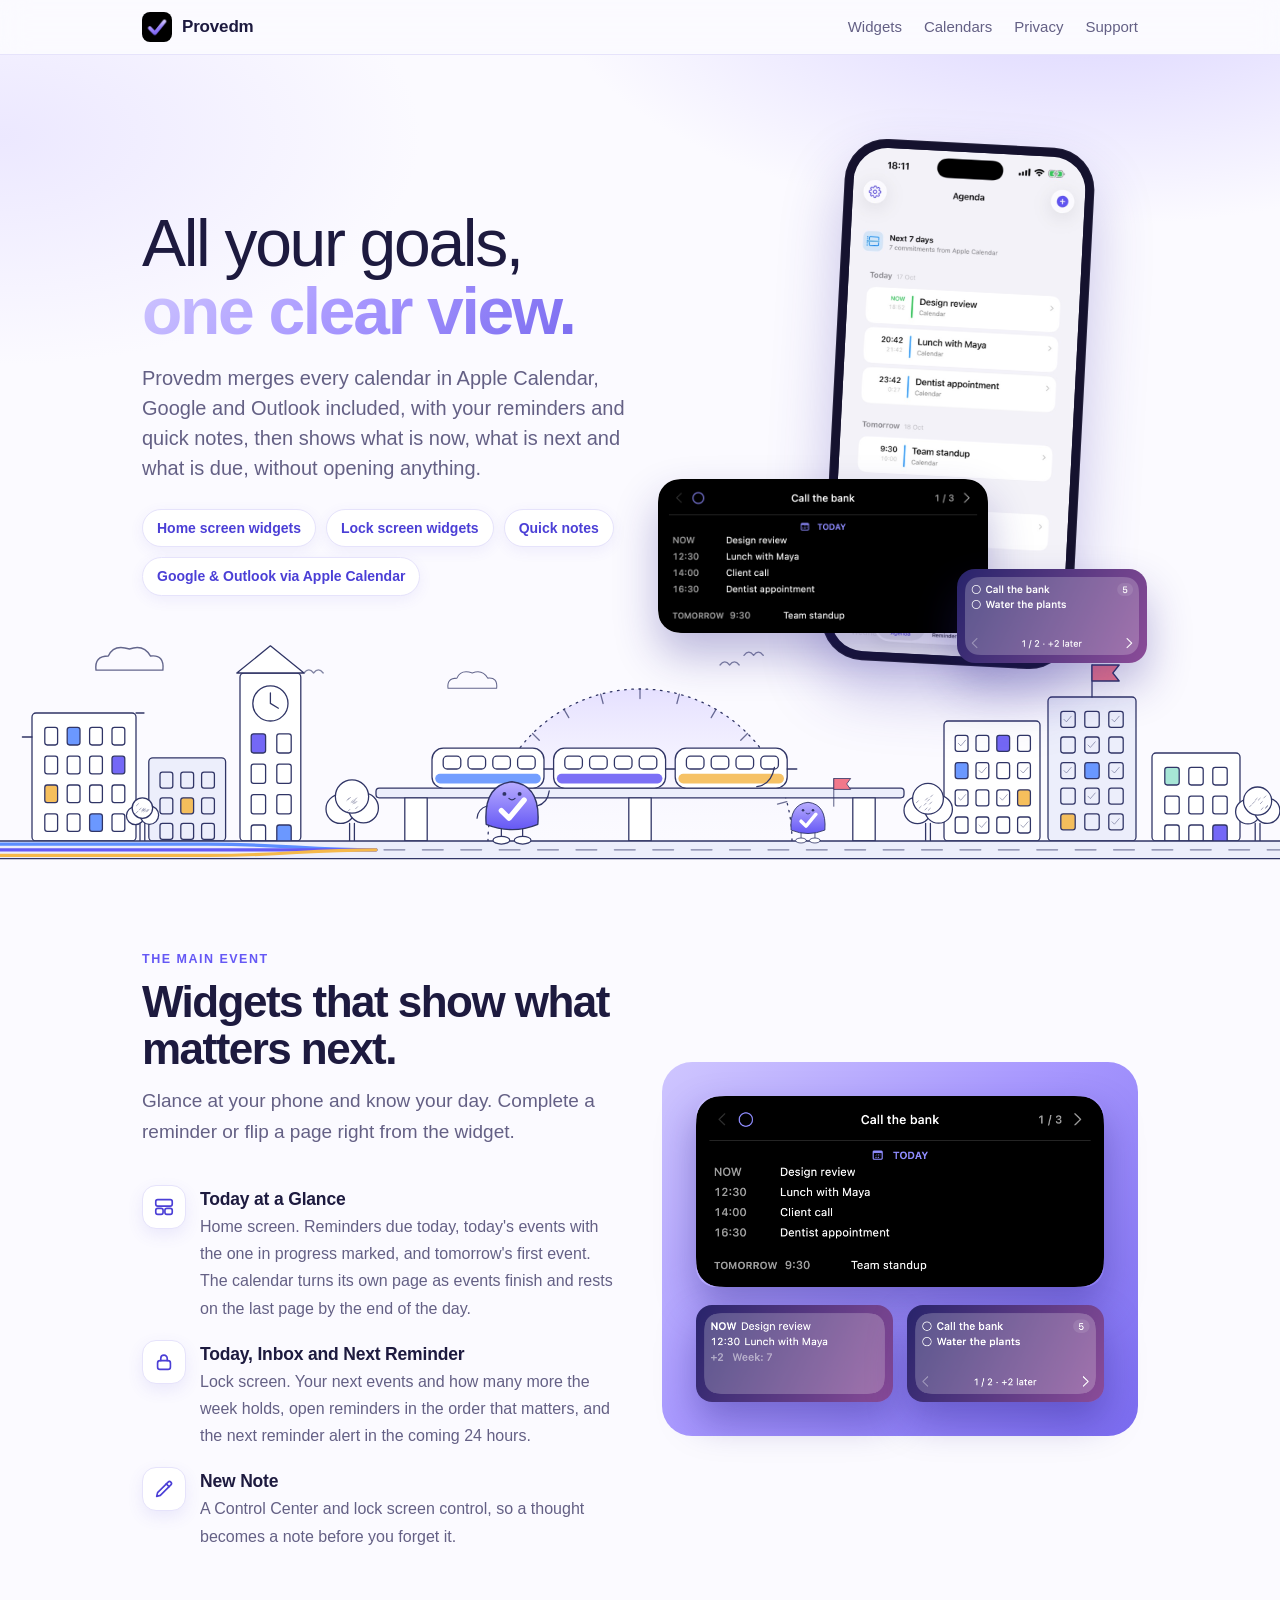
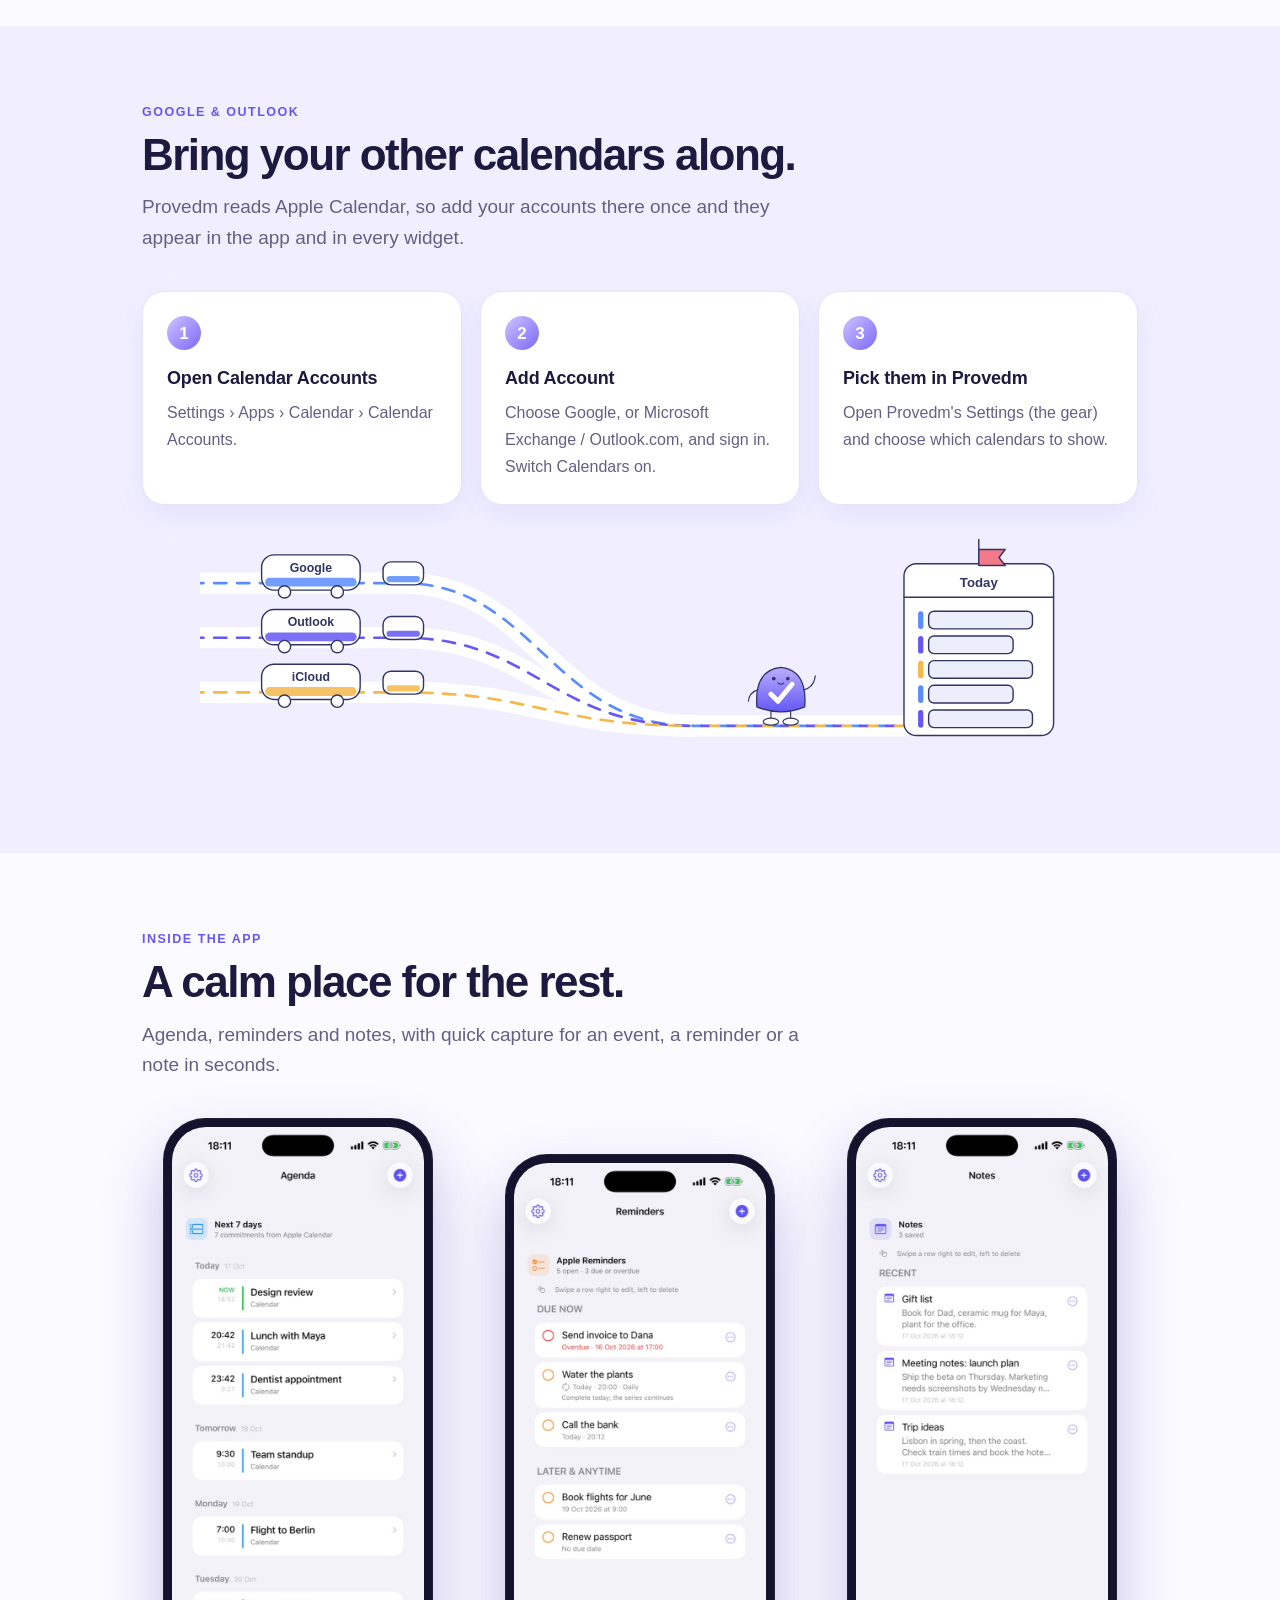
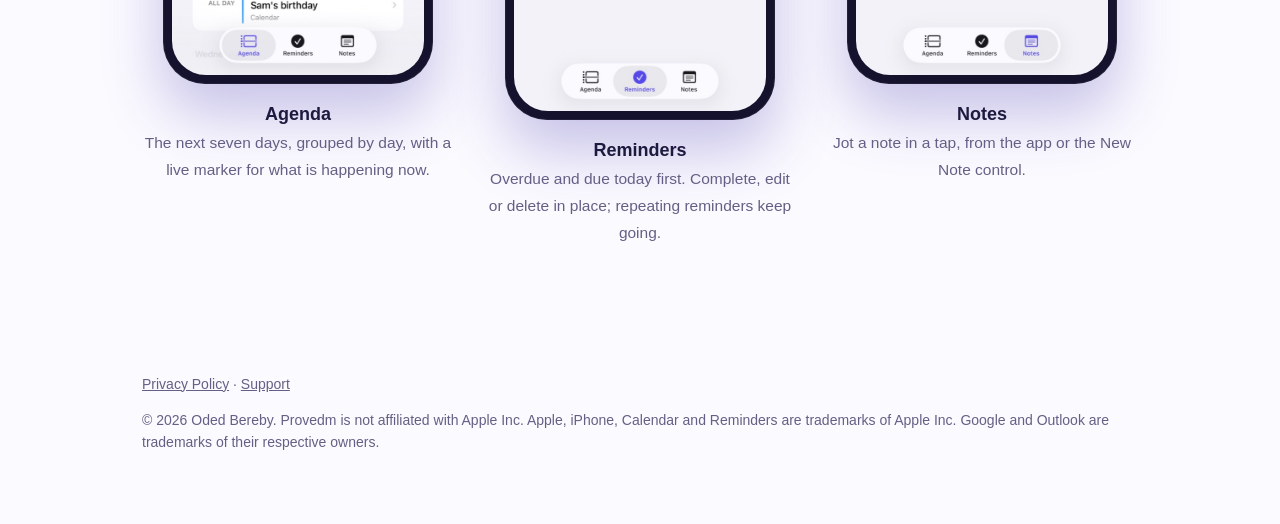
==== index.html @ 0a3c97bd "Site: remove the Next Reminder pill from the widgets panel Co-Authored-By: Claude Sonnet 5.5 <norepl" ====
<!doctype html>
<html lang="en">
<head>
<meta charset="utf-8">
<meta name="viewport" content="width=device-width, initial-scale=1">
<title>Provedm</title>
<meta name="description" content="Provedm merges every calendar in Apple Calendar, including Google and Outlook, with your reminders and notes, and puts it on goal-minded home and lock screen widgets.">
<meta name="theme-color" content="#fbfaff">
<link rel="icon" href="assets/favicon.png">
<link rel="apple-touch-icon" href="assets/apple-touch-icon.png">
<link rel="stylesheet" href="style.css">
</head>
<body>
<header class="bar"><div class="bar-inner">
<a class="brand" href="index.html"><img src="assets/favicon.png" alt="">Provedm</a>
<a class="link" href="#widgets">Widgets</a><a class="link" href="#calendars">Calendars</a><a class="link" href="privacy.html">Privacy</a><a class="link" href="support.html">Support</a>
</div></header>

<div class="hero">
  <img class="skyline" src="assets/skyline.svg" alt="" aria-hidden="true">
  <div class="wrap hero-grid">
    <div>
      <h1 class="big">All your goals,<br><span>one clear view.</span></h1>
      <p class="lead">Provedm merges every calendar in Apple Calendar, Google and Outlook included, with your reminders and quick notes, then shows what is now, what is next and what is due, without opening anything.</p>
      <div class="pills"><span class="pill">Home screen widgets</span><span class="pill">Lock screen widgets</span><span class="pill">Quick notes</span><span class="pill">Google &amp; Outlook via Apple Calendar</span></div>
    </div>
    <div class="stage">
      <div class="phone"><img src="assets/agenda.jpg" alt="The Provedm agenda: the next seven days from all your calendars"></div>
      <img class="float home" src="assets/widget-home.png" alt="The Today at a Glance home screen widget">
      <img class="float lock" src="assets/widget-inbox.png" alt="The Inbox lock screen widget">
    </div>
  </div>
</div>

<section id="widgets">
  <div class="wrap split">
    <div>
      <p class="eyebrow">The main event</p>
      <h2 class="sec">Widgets that show what matters next.</h2>
      <p class="sec-lead">Glance at your phone and know your day. Complete a reminder or flip a page right from the widget.</p>
      <ul class="feats">
        <li><div class="dot"><svg viewBox="0 0 24 24" width="22" height="22" fill="none" stroke="currentColor" stroke-width="1.8" stroke-linecap="round" stroke-linejoin="round" aria-hidden="true"><rect x="3" y="4" width="18" height="7" rx="2.2"/><rect x="3" y="13.5" width="8" height="6.5" rx="2.2"/><rect x="13" y="13.5" width="8" height="6.5" rx="2.2"/></svg></div><div><b>Today at a Glance</b><span>Home screen. Reminders due today, today's events with the one in progress marked, and tomorrow's first event. The calendar turns its own page as events finish and rests on the last page by the end of the day.</span></div></li>
        <li><div class="dot"><svg viewBox="0 0 24 24" width="22" height="22" fill="none" stroke="currentColor" stroke-width="1.8" stroke-linecap="round" stroke-linejoin="round" aria-hidden="true"><rect x="5" y="10.5" width="14" height="9.5" rx="2.6"/><path d="M8.5 10.5V8a3.5 3.5 0 0 1 7 0v2.5"/></svg></div><div><b>Today, Inbox and Next Reminder</b><span>Lock screen. Your next events and how many more the week holds, open reminders in the order that matters, and the next reminder alert in the coming 24 hours.</span></div></li>
        <li><div class="dot"><svg viewBox="0 0 24 24" width="22" height="22" fill="none" stroke="currentColor" stroke-width="1.8" stroke-linecap="round" stroke-linejoin="round" aria-hidden="true"><path d="M4 20l1-4L16.5 4.5a2.1 2.1 0 0 1 3 3L8 19z"/><path d="M14.5 6.5l3 3"/></svg></div><div><b>New Note</b><span>A Control Center and lock screen control, so a thought becomes a note before you forget it.</span></div></li>
      </ul>
    </div>
    <div class="panel">
      <img class="home" src="assets/widget-home.png" alt="Today at a Glance home screen widget">
      <div class="row">
        <img src="assets/widget-today.png" alt="Today lock screen widget">
        <img src="assets/widget-inbox.png" alt="Inbox lock screen widget">
      </div>
    </div>
  </div>
</section>

<section id="calendars" class="alt">
  <div class="wrap">
    <p class="eyebrow">Google &amp; Outlook</p>
    <h2 class="sec">Bring your other calendars along.</h2>
    <p class="sec-lead">Provedm reads Apple Calendar, so add your accounts there once and they appear in the app and in every widget.</p>
    <div class="steps">
      <div class="step"><b>Open Calendar Accounts</b><span>Settings &rsaquo; Apps &rsaquo; Calendar &rsaquo; Calendar Accounts.</span></div>
      <div class="step"><b>Add Account</b><span>Choose Google, or Microsoft Exchange / Outlook.com, and sign in. Switch Calendars on.</span></div>
      <div class="step"><b>Pick them in Provedm</b><span>Open Provedm's Settings (the gear) and choose which calendars to show.</span></div>
    </div>
    <img class="merge-art" src="assets/merge.svg" alt="Illustration: Google, Outlook and iCloud calendars travel along separate lanes and merge into one lane that ends at a single Today agenda">
  </div>
</section>

<section>
  <div class="wrap">
    <p class="eyebrow">Inside the app</p>
    <h2 class="sec">A calm place for the rest.</h2>
    <p class="sec-lead">Agenda, reminders and notes, with quick capture for an event, a reminder or a note in seconds.</p>
    <div class="shots">
      <figure><div class="phone"><img src="assets/agenda.jpg" alt="Agenda"></div><figcaption><b>Agenda</b><span>The next seven days, grouped by day, with a live marker for what is happening now.</span></figcaption></figure>
      <figure><div class="phone"><img src="assets/reminders.jpg" alt="Reminders"></div><figcaption><b>Reminders</b><span>Overdue and due today first. Complete, edit or delete in place; repeating reminders keep going.</span></figcaption></figure>
      <figure><div class="phone"><img src="assets/notes.jpg" alt="Notes"></div><figcaption><b>Notes</b><span>Jot a note in a tap, from the app or the New Note control.</span></figcaption></figure>
    </div>
  </div>
</section>

<footer>
  <p><a href="privacy.html">Privacy Policy</a> &middot; <a href="support.html">Support</a></p>
  <p>&copy; 2026 Oded Bereby. Provedm is not affiliated with Apple Inc. Apple, iPhone, Calendar and Reminders are trademarks of Apple Inc. Google and Outlook are trademarks of their respective owners.</p>
</footer>
</body>
</html>
---- style.css ----
:root {
  --ink: #1d1a3f;
  --muted: #646085;
  --accent: #6558f5;
  --accent-deep: #4b3fd6;
  --tint: #f1efff;
  --card: #ffffff;
  --line: #e6e3fb;
  --bg: #fbfaff;
  --glow: linear-gradient(135deg, #cfc6ff 0%, #a999ff 45%, #7b6cf0 100%);
}
* { box-sizing: border-box; }
html { scroll-behavior: smooth; }
body {
  margin: 0; color: var(--ink); background: var(--bg);
  font: 17px/1.6 -apple-system, BlinkMacSystemFont, "SF Pro Text", "Inter", "Helvetica Neue", Arial, sans-serif;
  -webkit-font-smoothing: antialiased;
}
a { color: var(--accent-deep); }
img { max-width: 100%; display: block; }

/* Header */
.bar { position: sticky; top: 0; z-index: 10; backdrop-filter: saturate(180%) blur(14px); background: rgba(251, 250, 255, .82); border-bottom: 1px solid var(--line); }
.bar-inner { max-width: 1040px; margin: 0 auto; padding: 12px 22px; display: flex; align-items: center; gap: 22px; }
.brand { display: flex; align-items: center; gap: 10px; font-weight: 700; letter-spacing: -.01em; color: var(--ink); text-decoration: none; margin-right: auto; }
.brand img { width: 30px; height: 30px; border-radius: 8px; }
.bar a.link { color: var(--muted); text-decoration: none; font-size: 15px; font-weight: 500; }
.bar a.link:hover, .bar a.link[aria-current] { color: var(--ink); }

/* Legal and support pages */
main.doc { max-width: 720px; margin: 0 auto; padding: 44px 22px 72px; }
main.doc h1 { font-size: 38px; line-height: 1.12; letter-spacing: -.03em; margin: 0 0 8px; }
main.doc h2 { font-size: 23px; letter-spacing: -.02em; margin: 40px 0 8px; }
main.doc h3 { font-size: 17px; margin: 26px 0 4px; }
main.doc p, main.doc li { margin: 0 0 12px; } main.doc ul { padding-left: 22px; }
.muted { color: var(--muted); font-size: 15px; }
.card { background: var(--card); border: 1px solid var(--line); border-radius: 18px; padding: 18px 20px; margin: 22px 0; box-shadow: 0 8px 28px rgba(90, 76, 220, .07); }
table { width: 100%; border-collapse: collapse; font-size: 15px; margin: 12px 0 22px; background: var(--card); border-radius: 14px; overflow: hidden; }
th, td { text-align: left; padding: 11px 12px; border-bottom: 1px solid var(--line); vertical-align: top; }
th { color: var(--muted); font-weight: 600; background: var(--tint); }

/* Landing page */
.wrap { max-width: 1040px; margin: 0 auto; padding: 0 22px; }
.hero { position: relative; overflow: hidden; background:
  radial-gradient(900px 420px at 85% -10%, #d9d2ff 0%, transparent 60%),
  radial-gradient(700px 380px at 0% 10%, #ece8ff 0%, transparent 60%), var(--bg); }
.hero > .skyline { max-width: none; position: absolute; left: 50%; bottom: 0; width: max(100%, 1280px); transform: translateX(-50%); pointer-events: none; z-index: 0; }
.hero-grid { position: relative; z-index: 1; display: grid; grid-template-columns: 1.05fr .95fr; gap: 24px; align-items: center; padding: 88px 22px 210px; }
.hero .icon { width: 84px; height: 84px; border-radius: 22px; box-shadow: 0 16px 36px rgba(101, 88, 245, .35); margin-bottom: 26px; }
h1.big { font: 400 clamp(40px, 6vw, 66px)/1.02 ui-rounded, "SF Pro Rounded", -apple-system, BlinkMacSystemFont, "Helvetica Neue", sans-serif; letter-spacing: -.035em; margin: 0 0 18px; }
h1.big span { font-weight: 800; background: var(--glow); -webkit-background-clip: text; background-clip: text; color: transparent; }
.lead { font-size: 20px; line-height: 1.5; color: var(--muted); max-width: 30em; margin: 0 0 26px; }
.pills { display: flex; flex-wrap: wrap; gap: 10px; }
.pill { background: #fff; border: 1px solid var(--line); border-radius: 999px; padding: 7px 14px; font-size: 14px; font-weight: 600; color: var(--accent-deep); box-shadow: 0 4px 14px rgba(90, 76, 220, .08); }

.stage { position: relative; min-height: 520px; }
.phone { border-radius: 42px; padding: 9px; background: #15122e; box-shadow: 0 30px 60px rgba(60, 48, 170, .28), 0 0 0 1px rgba(255, 255, 255, .06) inset; }
.phone img { border-radius: 34px; width: 100%; }
.stage .phone { width: 250px; position: absolute; right: 12%; top: 0; transform: rotate(3deg); }
.float { position: absolute; border-radius: 22px; box-shadow: 0 22px 44px rgba(40, 30, 140, .3); }
.float.home { width: 330px; left: -4%; bottom: 30px; }
.float.lock { width: 190px; right: -2%; bottom: 0; border-radius: 18px; }

section { padding: 76px 0; }
section.alt { background: var(--tint); }
.eyebrow { text-transform: uppercase; letter-spacing: .12em; font-size: 12.5px; font-weight: 700; color: var(--accent); margin: 0 0 10px; }
h2.sec { font-size: clamp(30px, 4.4vw, 44px); line-height: 1.06; letter-spacing: -.035em; margin: 0 0 14px; }
.sec-lead { color: var(--muted); font-size: 19px; max-width: 36em; margin: 0 0 38px; }

.split { display: grid; grid-template-columns: 1fr 1fr; gap: 44px; align-items: center; }
.panel { background: var(--glow); border-radius: 30px; padding: 34px; display: grid; gap: 18px; justify-items: center; }
.panel img { border-radius: 20px; box-shadow: 0 18px 38px rgba(30, 20, 120, .35); }
.panel .row { display: grid; grid-template-columns: 1fr 1fr; gap: 14px; width: 100%; }
.panel .row img { border-radius: 16px; }
.panel .home { width: 100%; }

.feats { display: grid; gap: 18px; margin: 0; padding: 0; list-style: none; }
.feats li { display: grid; grid-template-columns: 44px 1fr; gap: 14px; margin: 0; }
.feats .dot { color: var(--accent-deep); width: 44px; height: 44px; border-radius: 14px; background: #fff; border: 1px solid var(--line); display: grid; place-items: center; box-shadow: 0 6px 16px rgba(90, 76, 220, .1); }
.feats b { display: block; font-size: 17.5px; letter-spacing: -.01em; }
.feats span { color: var(--muted); font-size: 16px; }

.steps { display: grid; grid-template-columns: repeat(3, 1fr); gap: 18px; counter-reset: s; }
.step { background: #fff; border: 1px solid var(--line); border-radius: 22px; padding: 24px; box-shadow: 0 10px 30px rgba(90, 76, 220, .08); }
.step::before { counter-increment: s; content: counter(s); display: grid; place-items: center; width: 34px; height: 34px; border-radius: 50%; background: var(--glow); color: #fff; font-weight: 700; margin-bottom: 14px; }
.step b { display: block; font-size: 18px; margin-bottom: 6px; letter-spacing: -.01em; }
.step span { color: var(--muted); font-size: 16px; }
.merge { display: flex; flex-wrap: wrap; gap: 10px; margin-top: 26px; align-items: center; color: var(--muted); font-weight: 600; font-size: 15px; }
.chip { display: inline-flex; align-items: center; gap: 8px; background: #fff; border: 1px solid var(--line); border-radius: 999px; padding: 7px 14px; color: var(--ink); }
.chip i { width: 9px; height: 9px; border-radius: 50%; display: inline-block; }

.shots { display: grid; grid-template-columns: repeat(3, 1fr); gap: 30px; align-items: start; }
.shots figure { margin: 0; text-align: center; }
.shots .phone { max-width: 270px; margin: 0 auto 16px; }
.shots figure:nth-child(2) { margin-top: 36px; }
.shots figcaption b { display: block; font-size: 18px; }
.shots figcaption span { color: var(--muted); font-size: 15.5px; }

footer { max-width: 1040px; margin: 0 auto; padding: 36px 22px 56px; color: var(--muted); font-size: 14px; }
footer a { color: var(--muted); }
main.doc footer { padding: 0; margin-top: 48px; max-width: none; }

@media (max-width: 860px) {
  .hero-grid, .split { grid-template-columns: 1fr; }
  .hero-grid { padding-top: 40px; padding-bottom: 48px; }
  .stage { min-height: 470px; max-width: 420px; margin: 8px auto 0; width: 100%; }
  .stage .phone { right: 8%; width: 220px; }
  .float.home { left: -2%; width: 280px; }
  .steps, .shots { grid-template-columns: 1fr; }
  .shots figure:nth-child(2) { margin-top: 0; }
  section { padding: 54px 0; }
}

.merge-art { width: 100%; max-width: 880px; margin: 34px auto 0; }
@media (max-width: 860px) { .hero-grid { padding-bottom: 150px; } .hero > .skyline { width: 1100px; } }
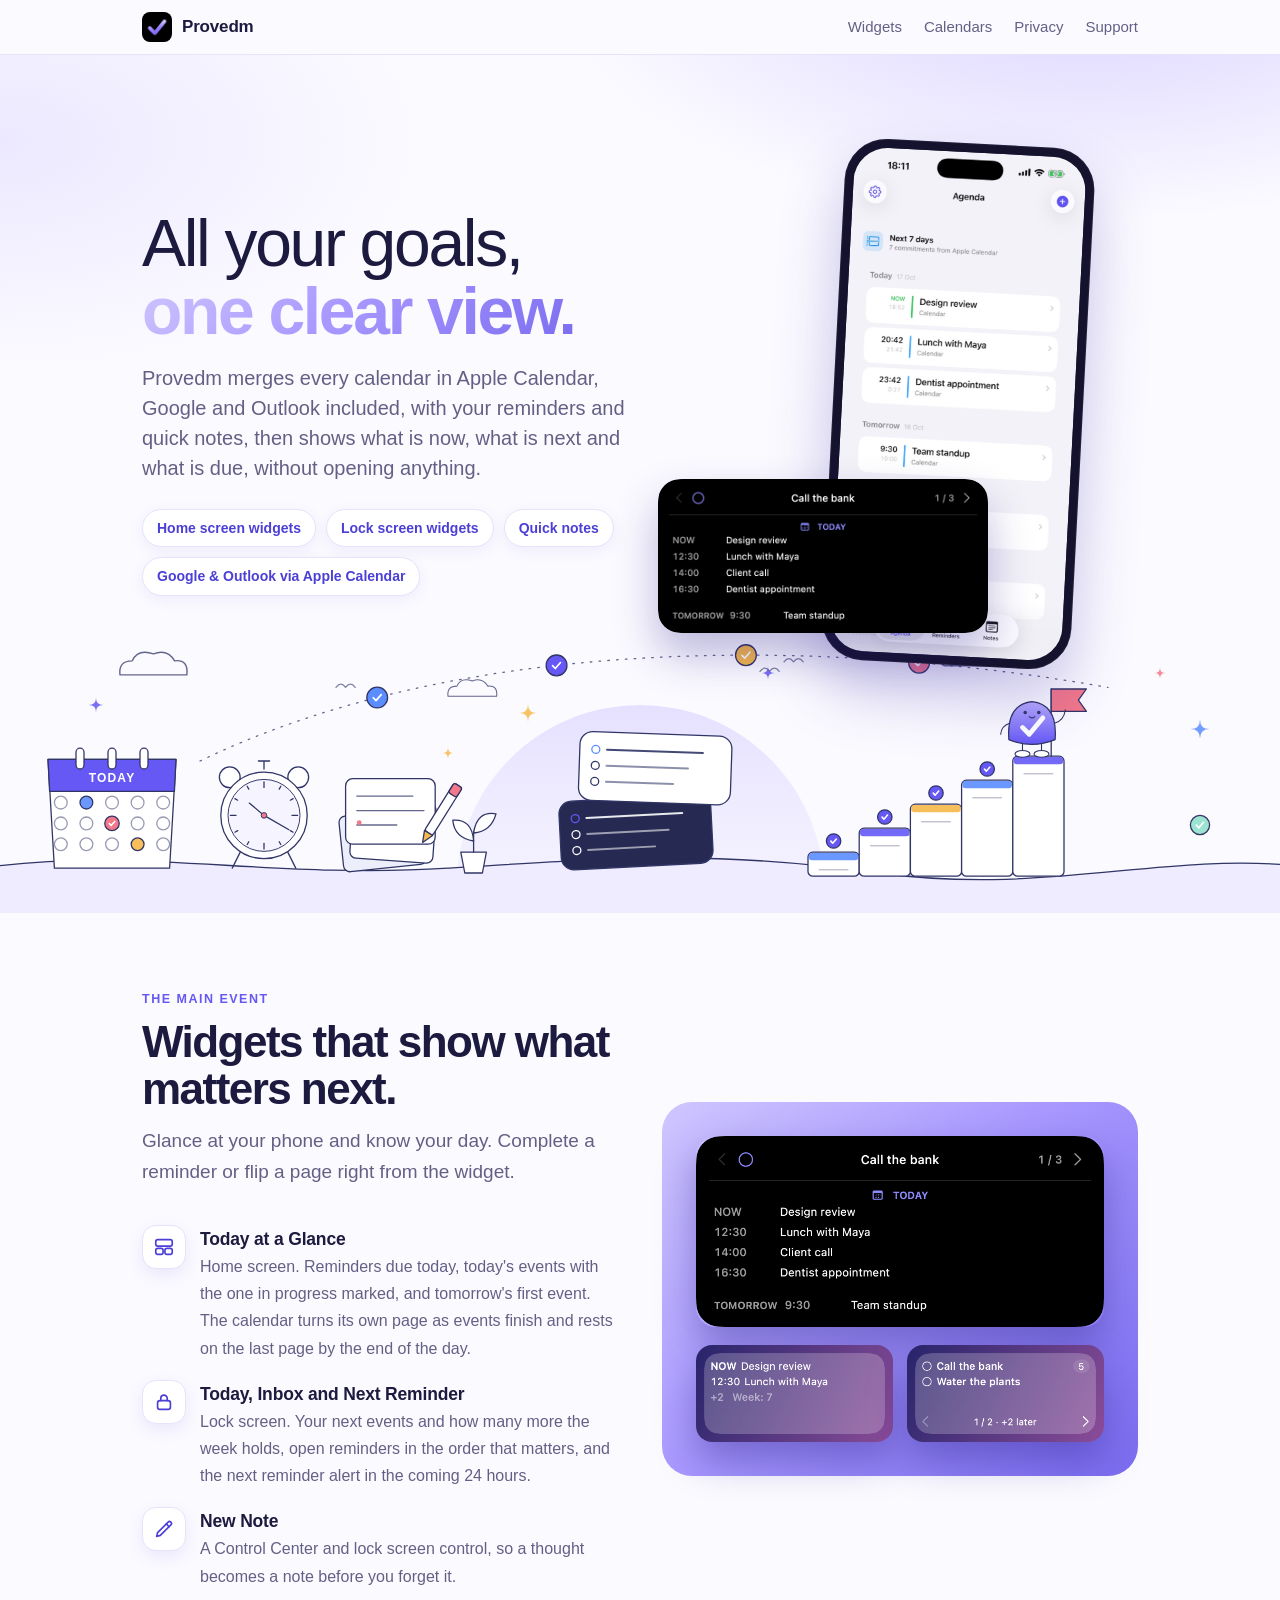
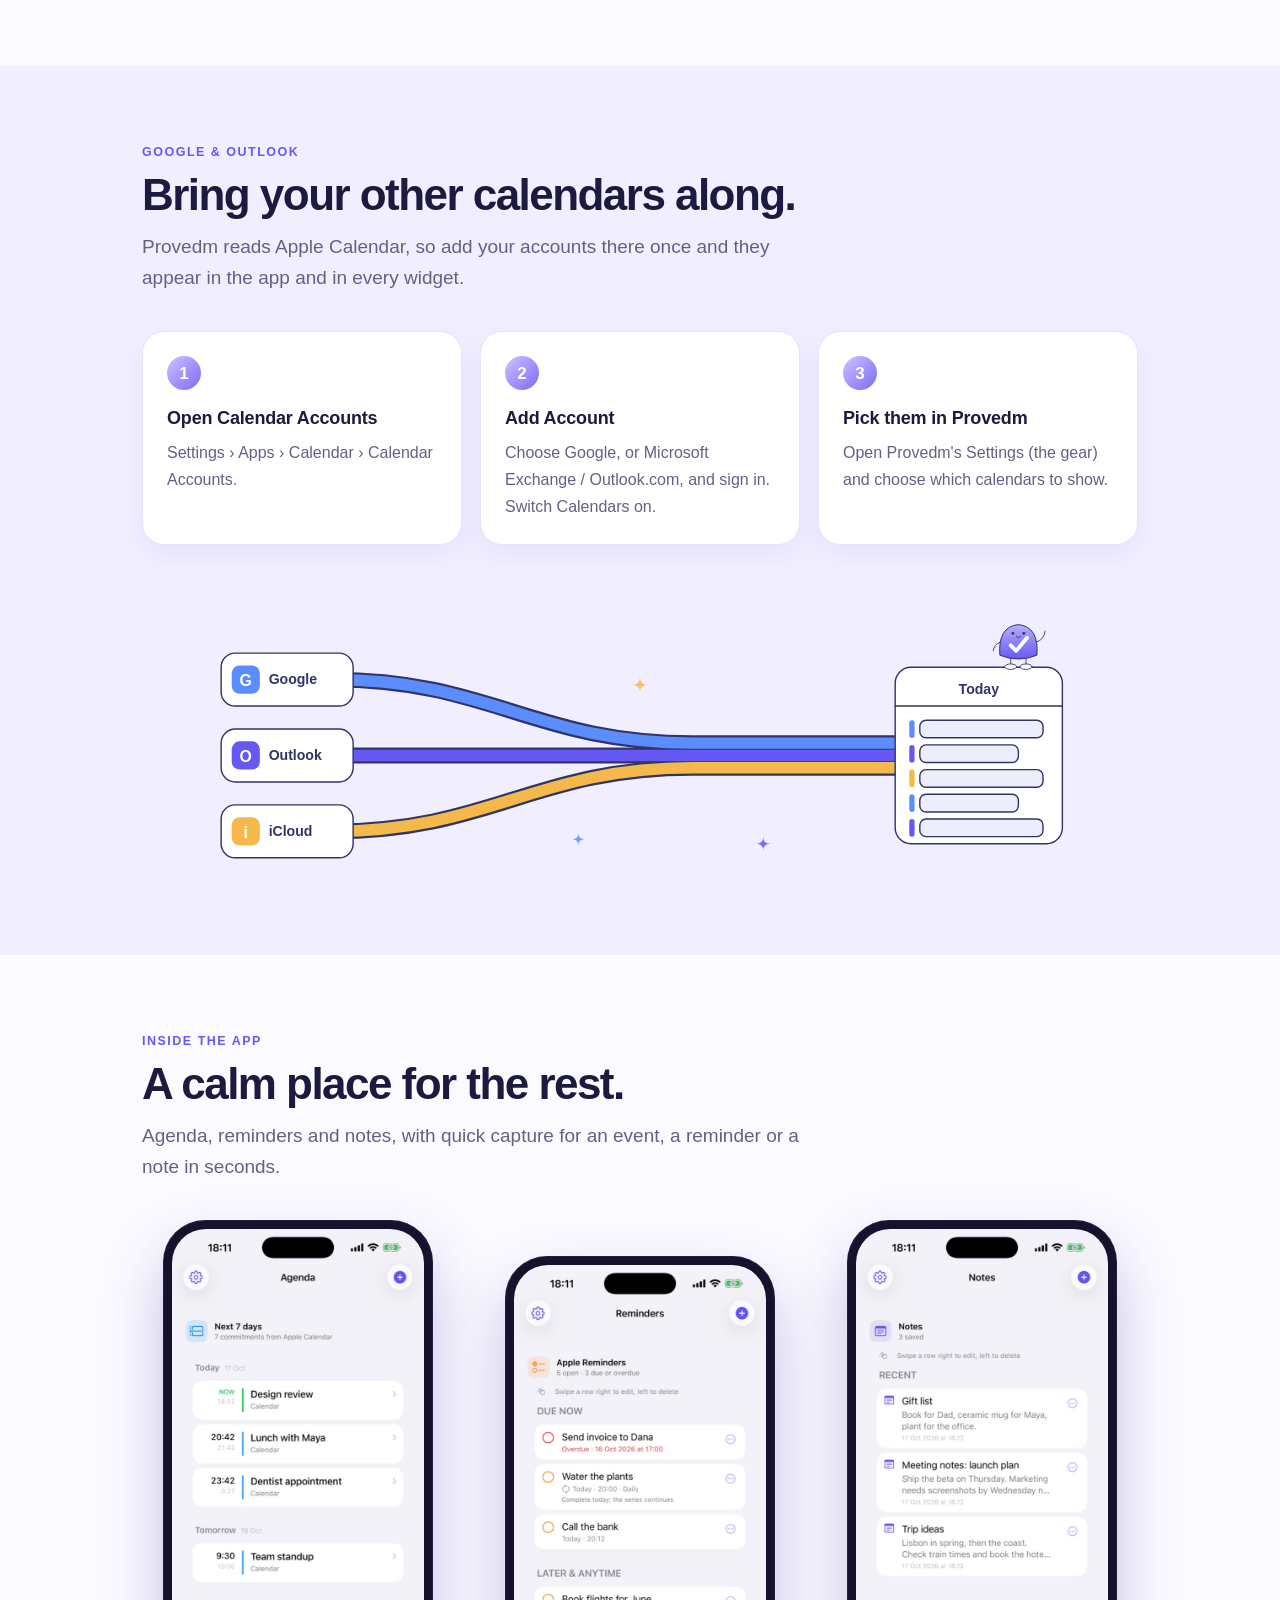
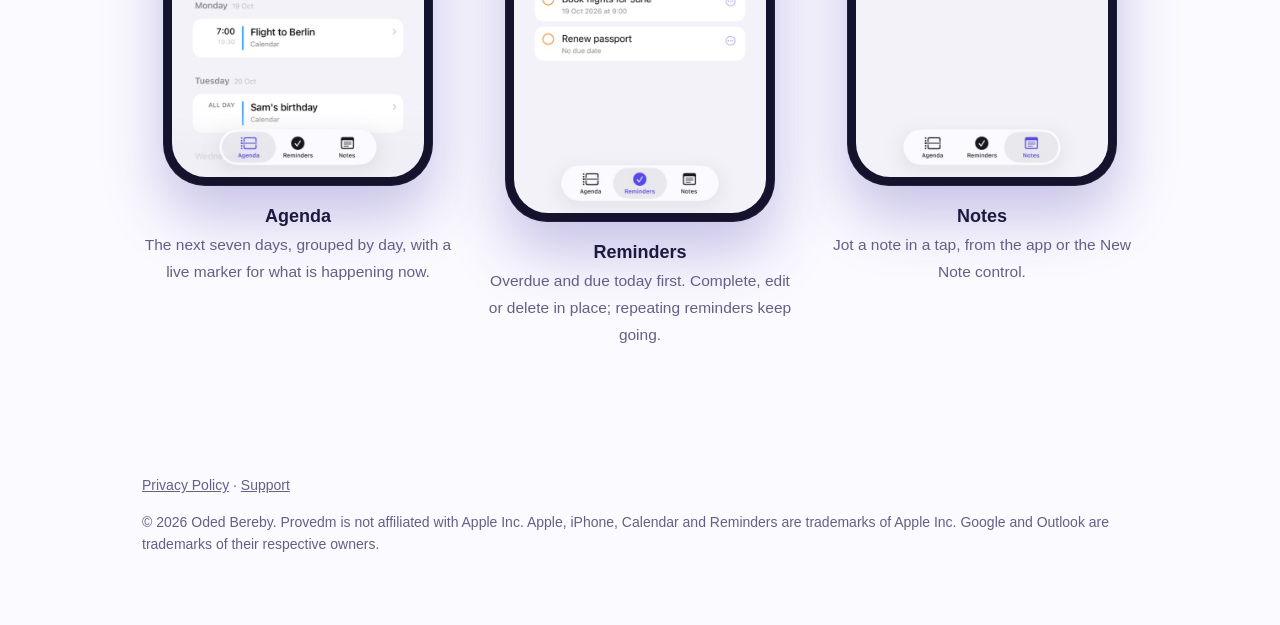
==== commit dab6f69d: "Site: replace the city art with objects-and-goal illustration (calendar, clock, notes, widgets, stai" ====
--- a/index.html
+++ b/index.html
@@ -17,7 +17,7 @@
 </div></header>
 
 <div class="hero">
-  <img class="skyline" src="assets/skyline.svg" alt="" aria-hidden="true">
+  <img class="hero-art" src="assets/hero-art.svg" alt="" aria-hidden="true">
   <div class="wrap hero-grid">
     <div>
       <h1 class="big">All your goals,<br><span>one clear view.</span></h1>
@@ -27,7 +27,6 @@
     <div class="stage">
       <div class="phone"><img src="assets/agenda.jpg" alt="The Provedm agenda: the next seven days from all your calendars"></div>
       <img class="float home" src="assets/widget-home.png" alt="The Today at a Glance home screen widget">
-      <img class="float lock" src="assets/widget-inbox.png" alt="The Inbox lock screen widget">
     </div>
   </div>
 </div>
@@ -64,7 +63,7 @@
       <div class="step"><b>Add Account</b><span>Choose Google, or Microsoft Exchange / Outlook.com, and sign in. Switch Calendars on.</span></div>
       <div class="step"><b>Pick them in Provedm</b><span>Open Provedm's Settings (the gear) and choose which calendars to show.</span></div>
     </div>
-    <img class="merge-art" src="assets/merge.svg" alt="Illustration: Google, Outlook and iCloud calendars travel along separate lanes and merge into one lane that ends at a single Today agenda">
+    <img class="merge-art" src="assets/merge.svg" alt="Illustration: Google, Outlook and iCloud calendars flow as colored ribbons into one Today agenda">
   </div>
 </section>
 
--- a/style.css
+++ b/style.css
@@ -44,8 +44,8 @@
 .hero { position: relative; overflow: hidden; background:
   radial-gradient(900px 420px at 85% -10%, #d9d2ff 0%, transparent 60%),
   radial-gradient(700px 380px at 0% 10%, #ece8ff 0%, transparent 60%), var(--bg); }
-.hero > .skyline { max-width: none; position: absolute; left: 50%; bottom: 0; width: max(100%, 1280px); transform: translateX(-50%); pointer-events: none; z-index: 0; }
-.hero-grid { position: relative; z-index: 1; display: grid; grid-template-columns: 1.05fr .95fr; gap: 24px; align-items: center; padding: 88px 22px 210px; }
+.hero > .hero-art { max-width: none; position: absolute; left: 50%; bottom: 0; width: max(100%, 1280px); transform: translateX(-50%); pointer-events: none; z-index: 0; }
+.hero-grid { position: relative; z-index: 1; display: grid; grid-template-columns: 1.05fr .95fr; gap: 24px; align-items: center; padding: 88px 22px 250px; }
 .hero .icon { width: 84px; height: 84px; border-radius: 22px; box-shadow: 0 16px 36px rgba(101, 88, 245, .35); margin-bottom: 26px; }
 h1.big { font: 400 clamp(40px, 6vw, 66px)/1.02 ui-rounded, "SF Pro Rounded", -apple-system, BlinkMacSystemFont, "Helvetica Neue", sans-serif; letter-spacing: -.035em; margin: 0 0 18px; }
 h1.big span { font-weight: 800; background: var(--glow); -webkit-background-clip: text; background-clip: text; color: transparent; }
@@ -112,4 +112,4 @@
 }
 
 .merge-art { width: 100%; max-width: 880px; margin: 34px auto 0; }
-@media (max-width: 860px) { .hero-grid { padding-bottom: 150px; } .hero > .skyline { width: 1100px; } }
+@media (max-width: 860px) { .hero-grid { padding-bottom: 150px; } .hero > .hero-art { width: 1100px; } }
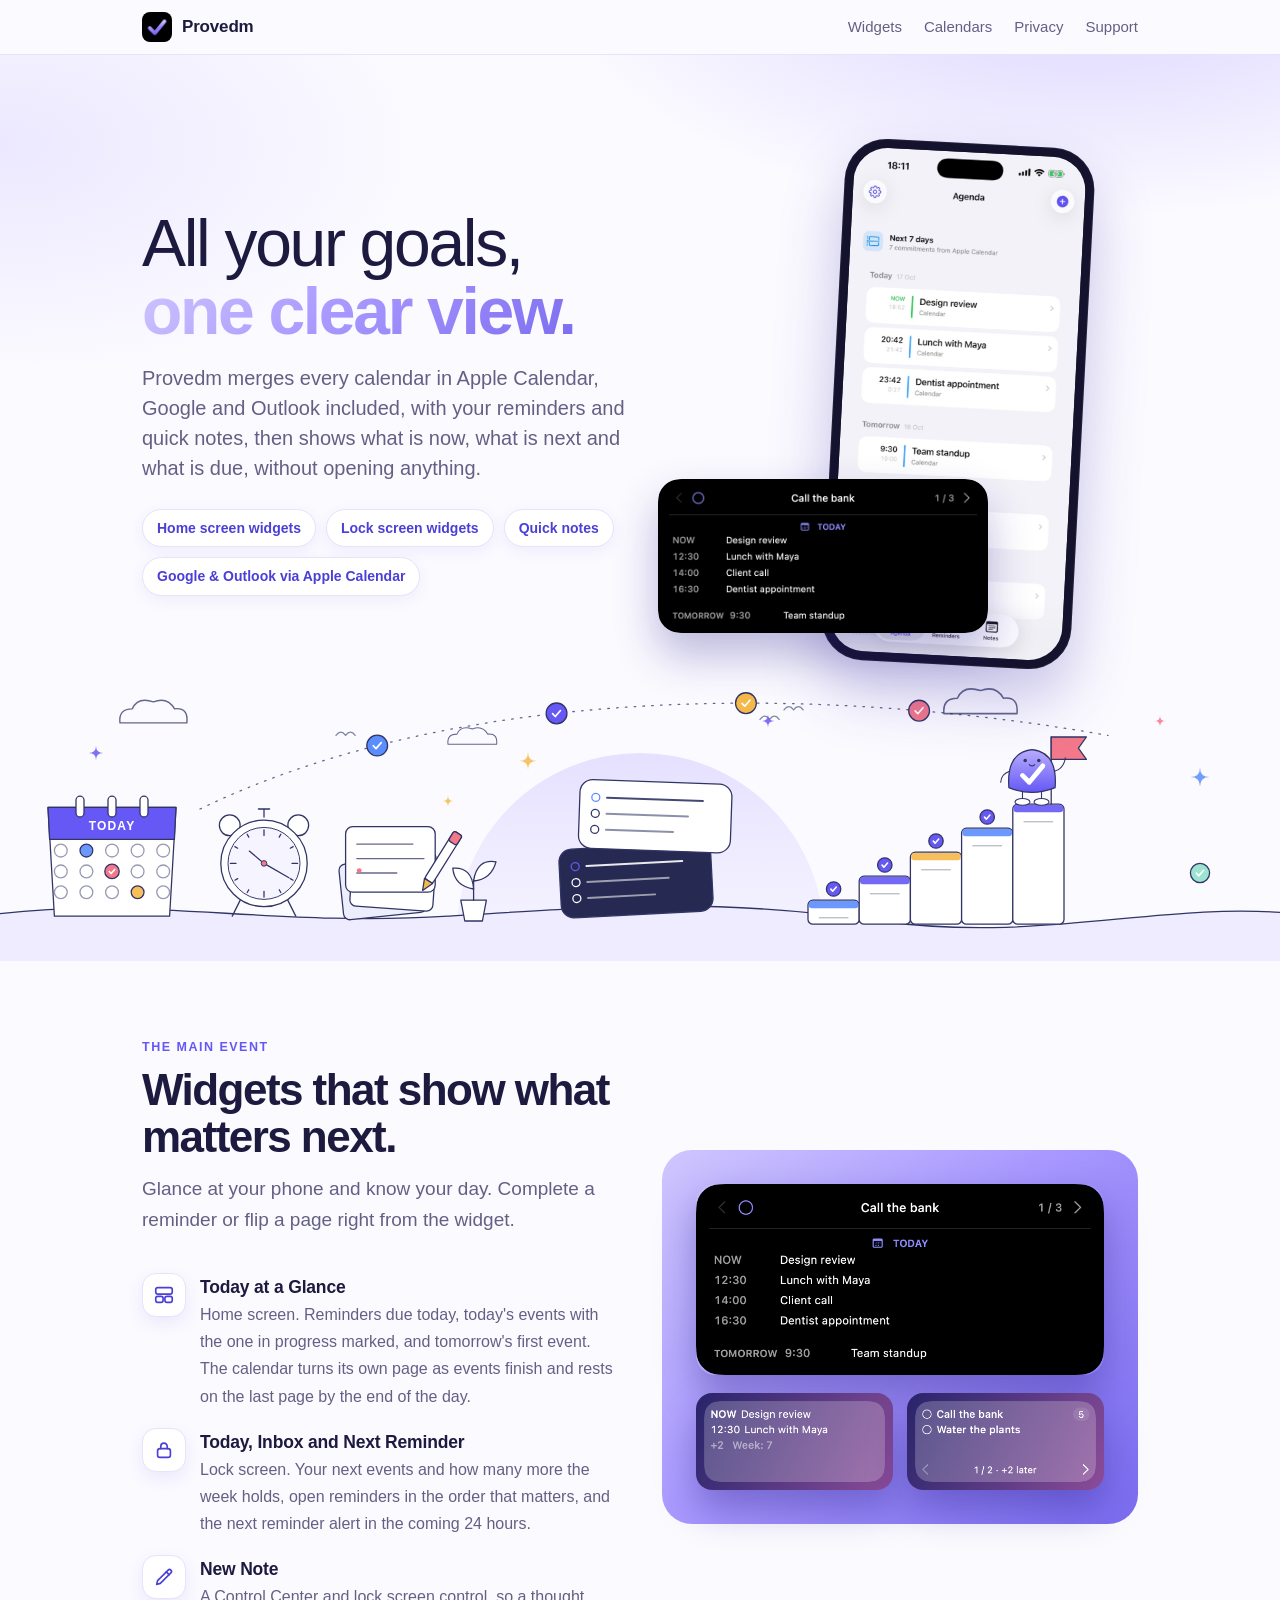
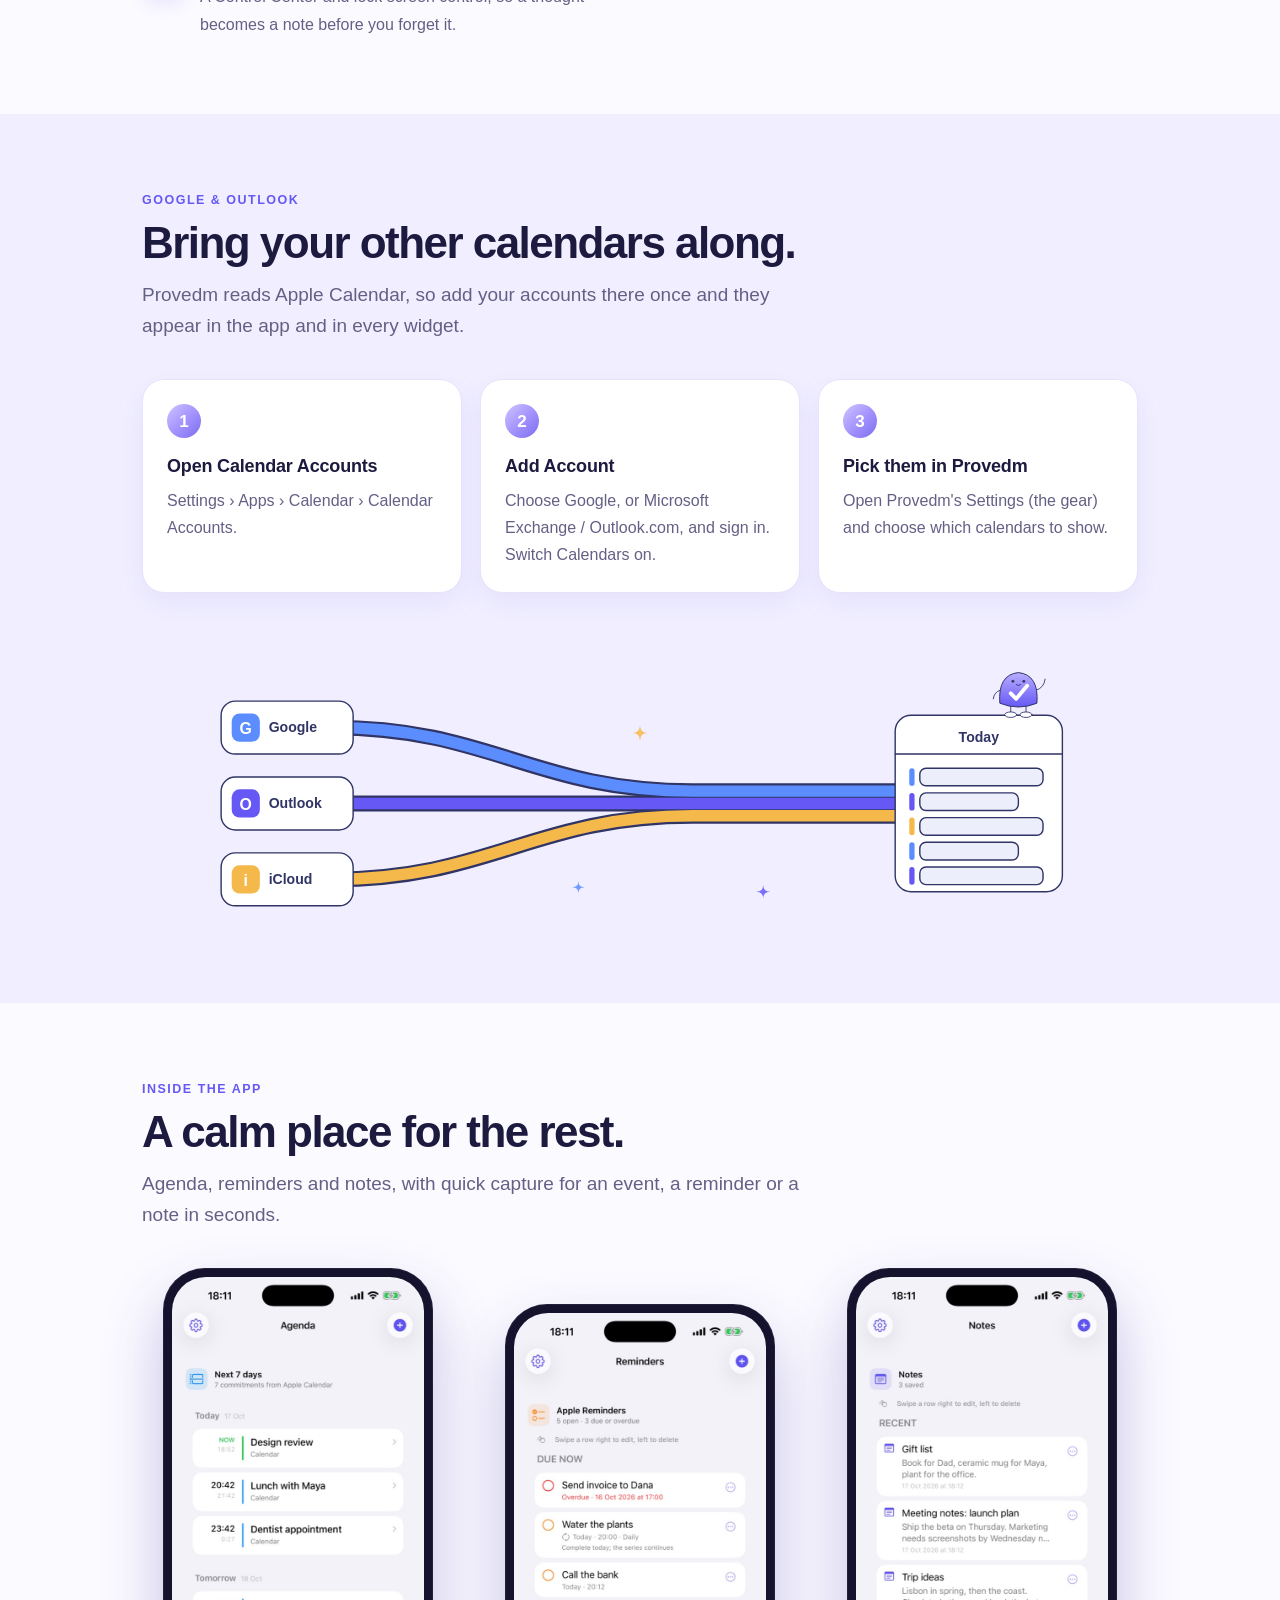
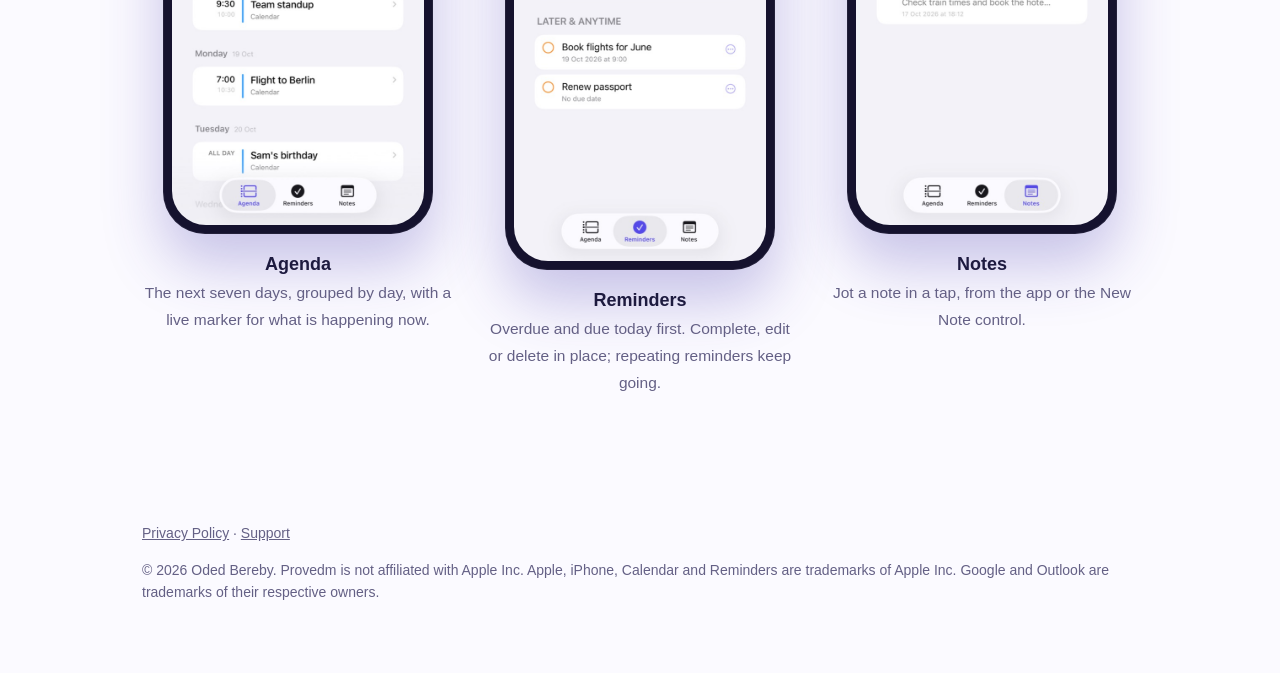
==== commit 6e8a5ce6: "Site: fix iPhone layout (header overflow, hero art placement) Co-Authored-By: Claude Sonnet 5.5 <nor" ====
--- a/index.html
+++ b/index.html
@@ -13,11 +13,10 @@
 <body>
 <header class="bar"><div class="bar-inner">
 <a class="brand" href="index.html"><img src="assets/favicon.png" alt="">Provedm</a>
-<a class="link" href="#widgets">Widgets</a><a class="link" href="#calendars">Calendars</a><a class="link" href="privacy.html">Privacy</a><a class="link" href="support.html">Support</a>
+<a class="link anchor" href="#widgets">Widgets</a><a class="link anchor" href="#calendars">Calendars</a><a class="link" href="privacy.html">Privacy</a><a class="link" href="support.html">Support</a>
 </div></header>
 
 <div class="hero">
-  <img class="hero-art" src="assets/hero-art.svg" alt="" aria-hidden="true">
   <div class="wrap hero-grid">
     <div>
       <h1 class="big">All your goals,<br><span>one clear view.</span></h1>
@@ -29,6 +28,7 @@
       <img class="float home" src="assets/widget-home.png" alt="The Today at a Glance home screen widget">
     </div>
   </div>
+  <div class="art-wrap" aria-hidden="true"><img class="hero-art" src="assets/hero-art.svg" alt=""></div>
 </div>
 
 <section id="widgets">
--- a/style.css
+++ b/style.css
@@ -12,7 +12,7 @@
 * { box-sizing: border-box; }
 html { scroll-behavior: smooth; }
 body {
-  margin: 0; color: var(--ink); background: var(--bg);
+  margin: 0; overflow-x: clip; color: var(--ink); background: var(--bg);
   font: 17px/1.6 -apple-system, BlinkMacSystemFont, "SF Pro Text", "Inter", "Helvetica Neue", Arial, sans-serif;
   -webkit-font-smoothing: antialiased;
 }
@@ -44,8 +44,9 @@
 .hero { position: relative; overflow: hidden; background:
   radial-gradient(900px 420px at 85% -10%, #d9d2ff 0%, transparent 60%),
   radial-gradient(700px 380px at 0% 10%, #ece8ff 0%, transparent 60%), var(--bg); }
-.hero > .hero-art { max-width: none; position: absolute; left: 50%; bottom: 0; width: max(100%, 1280px); transform: translateX(-50%); pointer-events: none; z-index: 0; }
-.hero-grid { position: relative; z-index: 1; display: grid; grid-template-columns: 1.05fr .95fr; gap: 24px; align-items: center; padding: 88px 22px 250px; }
+.art-wrap { position: relative; z-index: 0; overflow: hidden; margin-top: -30px; pointer-events: none; }
+.hero-art { display: block; max-width: none; width: max(100%, 1280px); margin-left: 50%; transform: translateX(-50%); }
+.hero-grid { position: relative; z-index: 1; display: grid; grid-template-columns: 1.05fr .95fr; gap: 24px; align-items: center; padding: 88px 22px 40px; }
 .hero .icon { width: 84px; height: 84px; border-radius: 22px; box-shadow: 0 16px 36px rgba(101, 88, 245, .35); margin-bottom: 26px; }
 h1.big { font: 400 clamp(40px, 6vw, 66px)/1.02 ui-rounded, "SF Pro Rounded", -apple-system, BlinkMacSystemFont, "Helvetica Neue", sans-serif; letter-spacing: -.035em; margin: 0 0 18px; }
 h1.big span { font-weight: 800; background: var(--glow); -webkit-background-clip: text; background-clip: text; color: transparent; }
@@ -112,4 +113,11 @@
 }
 
 .merge-art { width: 100%; max-width: 880px; margin: 34px auto 0; }
-@media (max-width: 860px) { .hero-grid { padding-bottom: 150px; } .hero > .hero-art { width: 1100px; } }
+@media (max-width: 860px) {
+  .art-wrap { margin-top: -10px; }
+  .hero-art { width: 100%; margin-left: 0; transform: none; }
+}
+@media (max-width: 640px) {
+  .bar-inner { gap: 14px; padding: 10px 16px; }
+  .bar a.anchor { display: none; }
+}
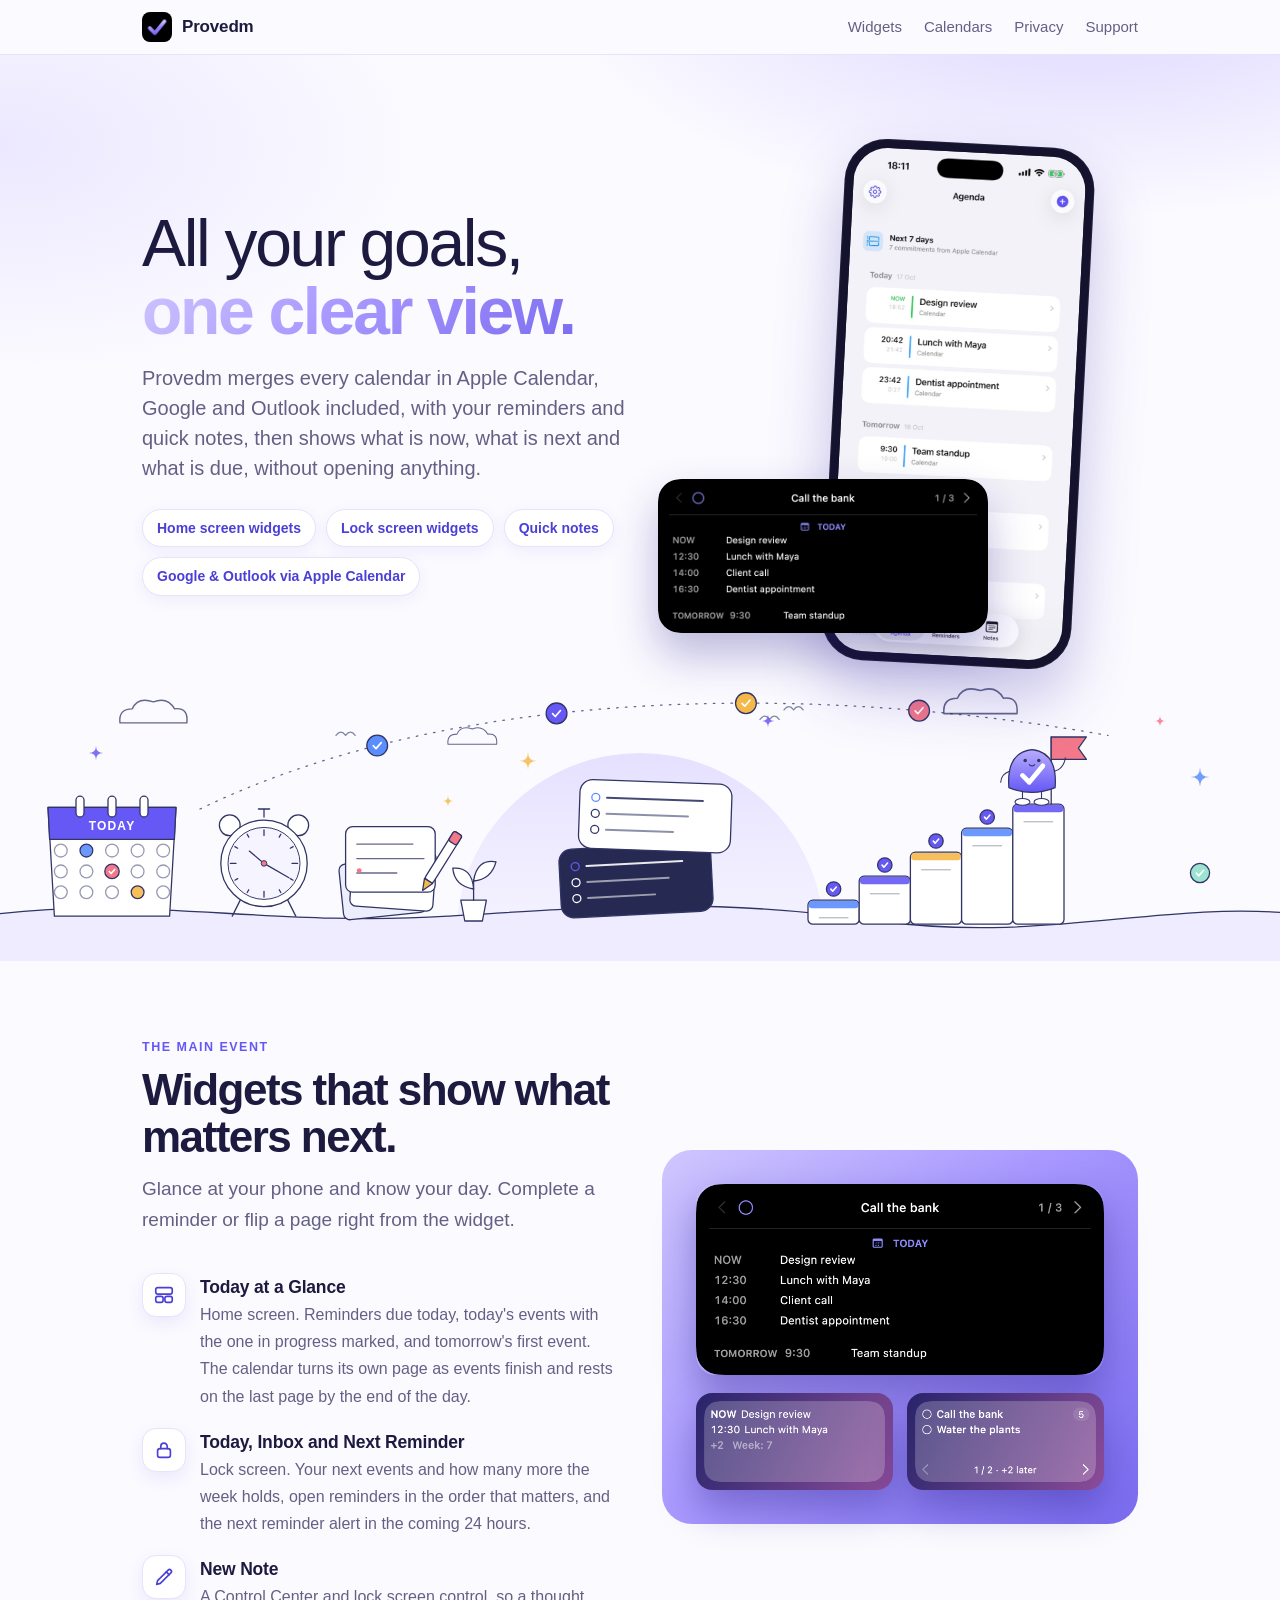
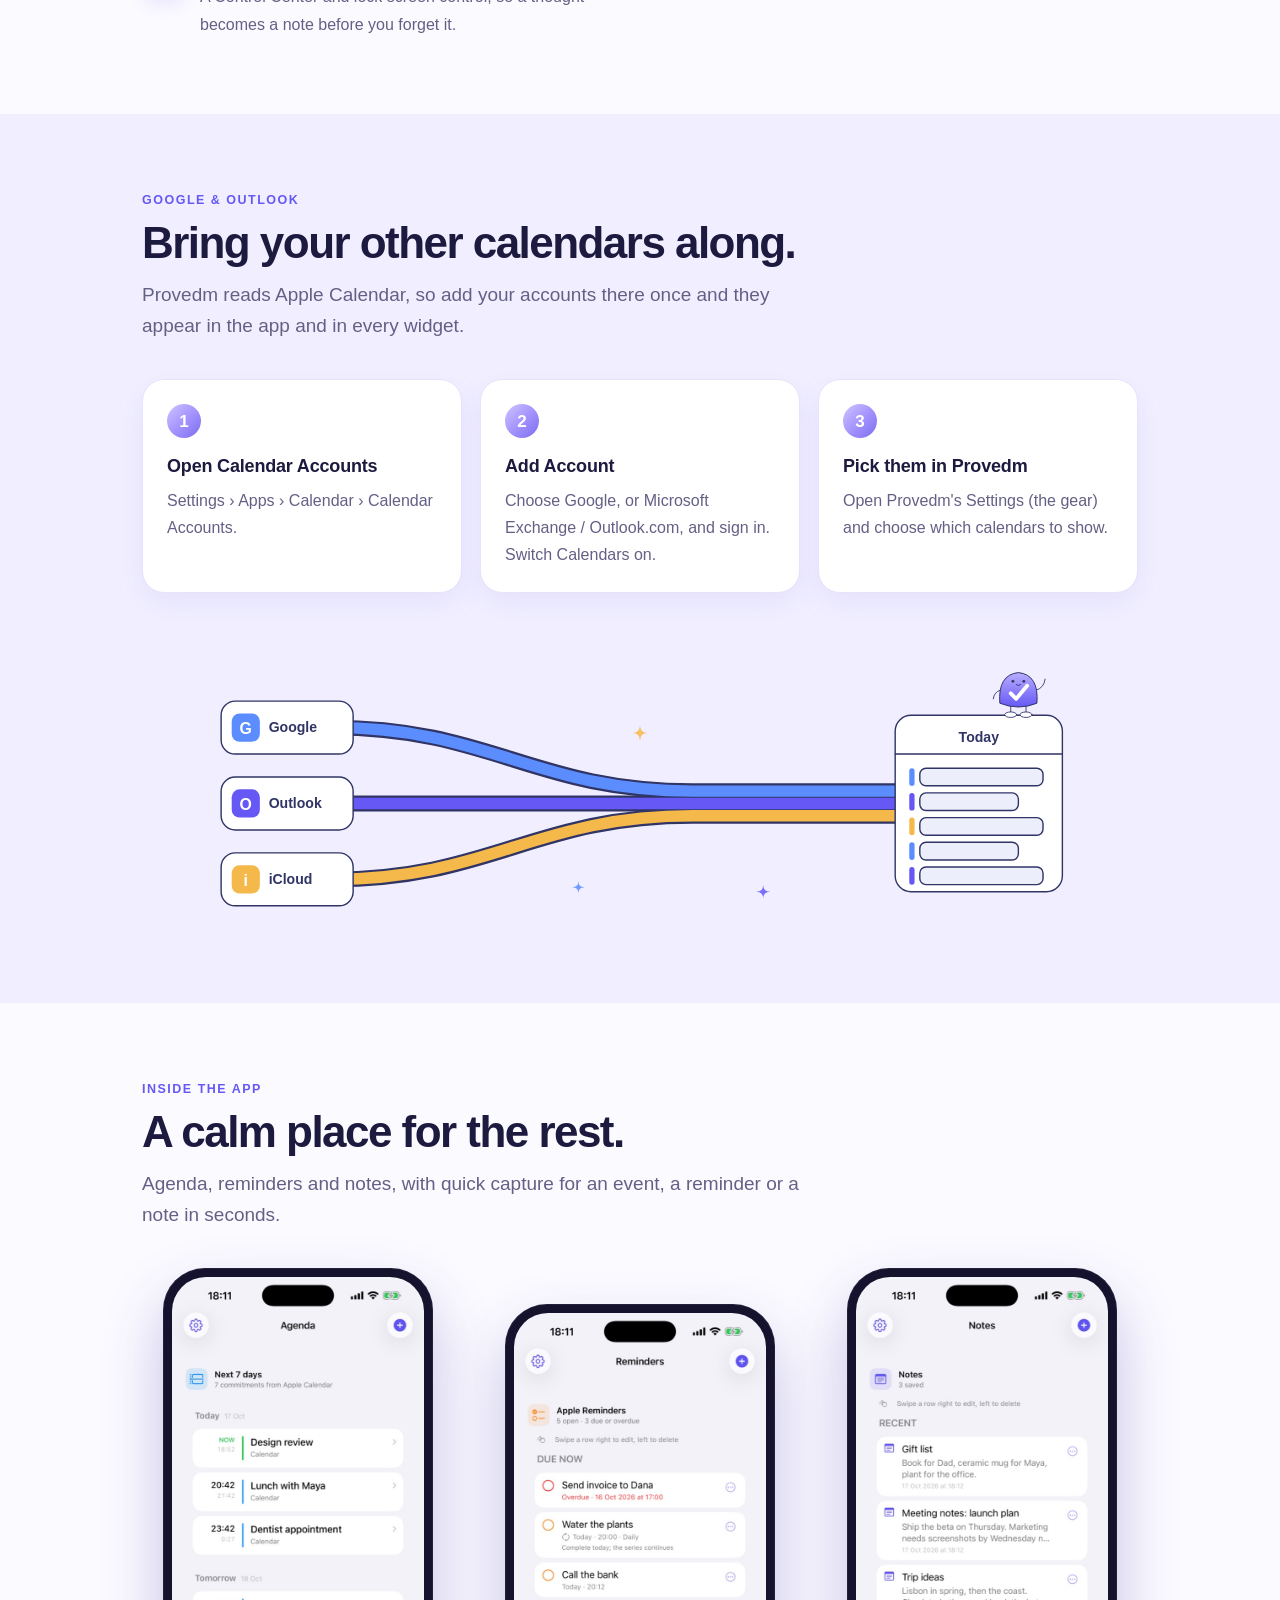
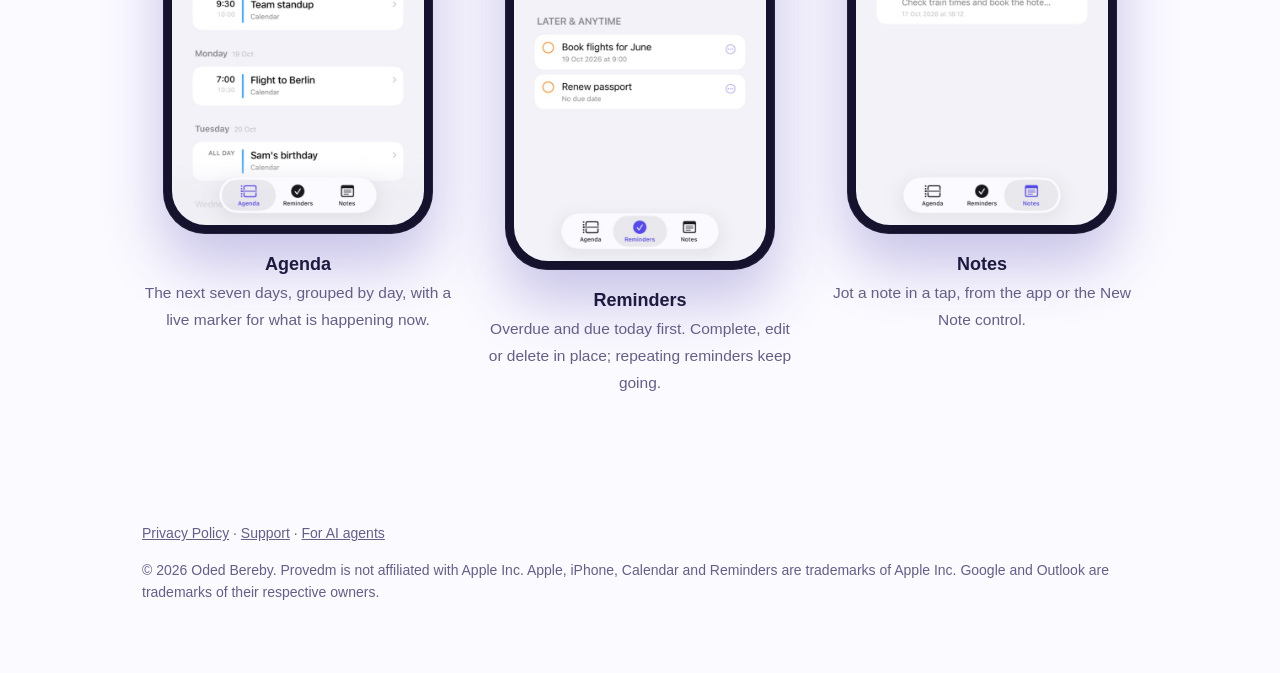
==== commit 9750ab65: "Add agent-facing site files as the PRD 01 baseline Markdown twins, llms.txt, llms-full.txt, robots.t" ====
--- a/index.html
+++ b/index.html
@@ -5,10 +5,31 @@
 <meta name="viewport" content="width=device-width, initial-scale=1">
 <title>Provedm</title>
 <meta name="description" content="Provedm merges every calendar in Apple Calendar, including Google and Outlook, with your reminders and notes, and puts it on goal-minded home and lock screen widgets.">
+<meta name="robots" content="index, follow, max-image-preview:large">
 <meta name="theme-color" content="#fbfaff">
+<link rel="canonical" href="https://provedm.com/">
+<link rel="alternate" type="text/markdown" href="https://provedm.com/index.md" title="Provedm product overview in Markdown">
+<link rel="describedby" href="https://provedm.com/llms.txt">
 <link rel="icon" href="assets/favicon.png">
 <link rel="apple-touch-icon" href="assets/apple-touch-icon.png">
-<link rel="stylesheet" href="style.css">
+<link rel="stylesheet" href="style.css?v=3">
+<script type="application/ld+json">
+{
+  "@context": "https://schema.org",
+  "@type": "SoftwareApplication",
+  "name": "Provedm",
+  "applicationCategory": "ProductivityApplication",
+  "operatingSystem": "iOS 18 or later",
+  "url": "https://provedm.com/",
+  "description": "Provedm combines calendars available in Apple Calendar, including Google and Outlook, with reminders and quick notes in goal-minded iPhone widgets.",
+  "featureList": [
+    "Home screen and Lock Screen widgets",
+    "Apple Calendar, Google Calendar and Outlook calendar support via Apple Calendar",
+    "Apple Reminders integration",
+    "Quick notes and a New Note control"
+  ]
+}
+</script>
 </head>
 <body>
 <header class="bar"><div class="bar-inner">
@@ -28,7 +49,7 @@
       <img class="float home" src="assets/widget-home.png" alt="The Today at a Glance home screen widget">
     </div>
   </div>
-  <div class="art-wrap" aria-hidden="true"><img class="hero-art" src="assets/hero-art.svg" alt=""></div>
+  <div class="art-wrap" aria-hidden="true"><img class="hero-art" src="assets/hero-art.svg?v=3" alt=""></div>
 </div>
 
 <section id="widgets">
@@ -63,7 +84,7 @@
       <div class="step"><b>Add Account</b><span>Choose Google, or Microsoft Exchange / Outlook.com, and sign in. Switch Calendars on.</span></div>
       <div class="step"><b>Pick them in Provedm</b><span>Open Provedm's Settings (the gear) and choose which calendars to show.</span></div>
     </div>
-    <img class="merge-art" src="assets/merge.svg" alt="Illustration: Google, Outlook and iCloud calendars flow as colored ribbons into one Today agenda">
+    <img class="merge-art" src="assets/merge.svg?v=3" alt="Illustration: Google, Outlook and iCloud calendars flow as colored ribbons into one Today agenda">
   </div>
 </section>
 
@@ -81,7 +102,7 @@
 </section>
 
 <footer>
-  <p><a href="privacy.html">Privacy Policy</a> &middot; <a href="support.html">Support</a></p>
+  <p><a href="privacy.html">Privacy Policy</a> &middot; <a href="support.html">Support</a> &middot; <a href="agents.html">For AI agents</a></p>
   <p>&copy; 2026 Oded Bereby. Provedm is not affiliated with Apple Inc. Apple, iPhone, Calendar and Reminders are trademarks of Apple Inc. Google and Outlook are trademarks of their respective owners.</p>
 </footer>
 </body>
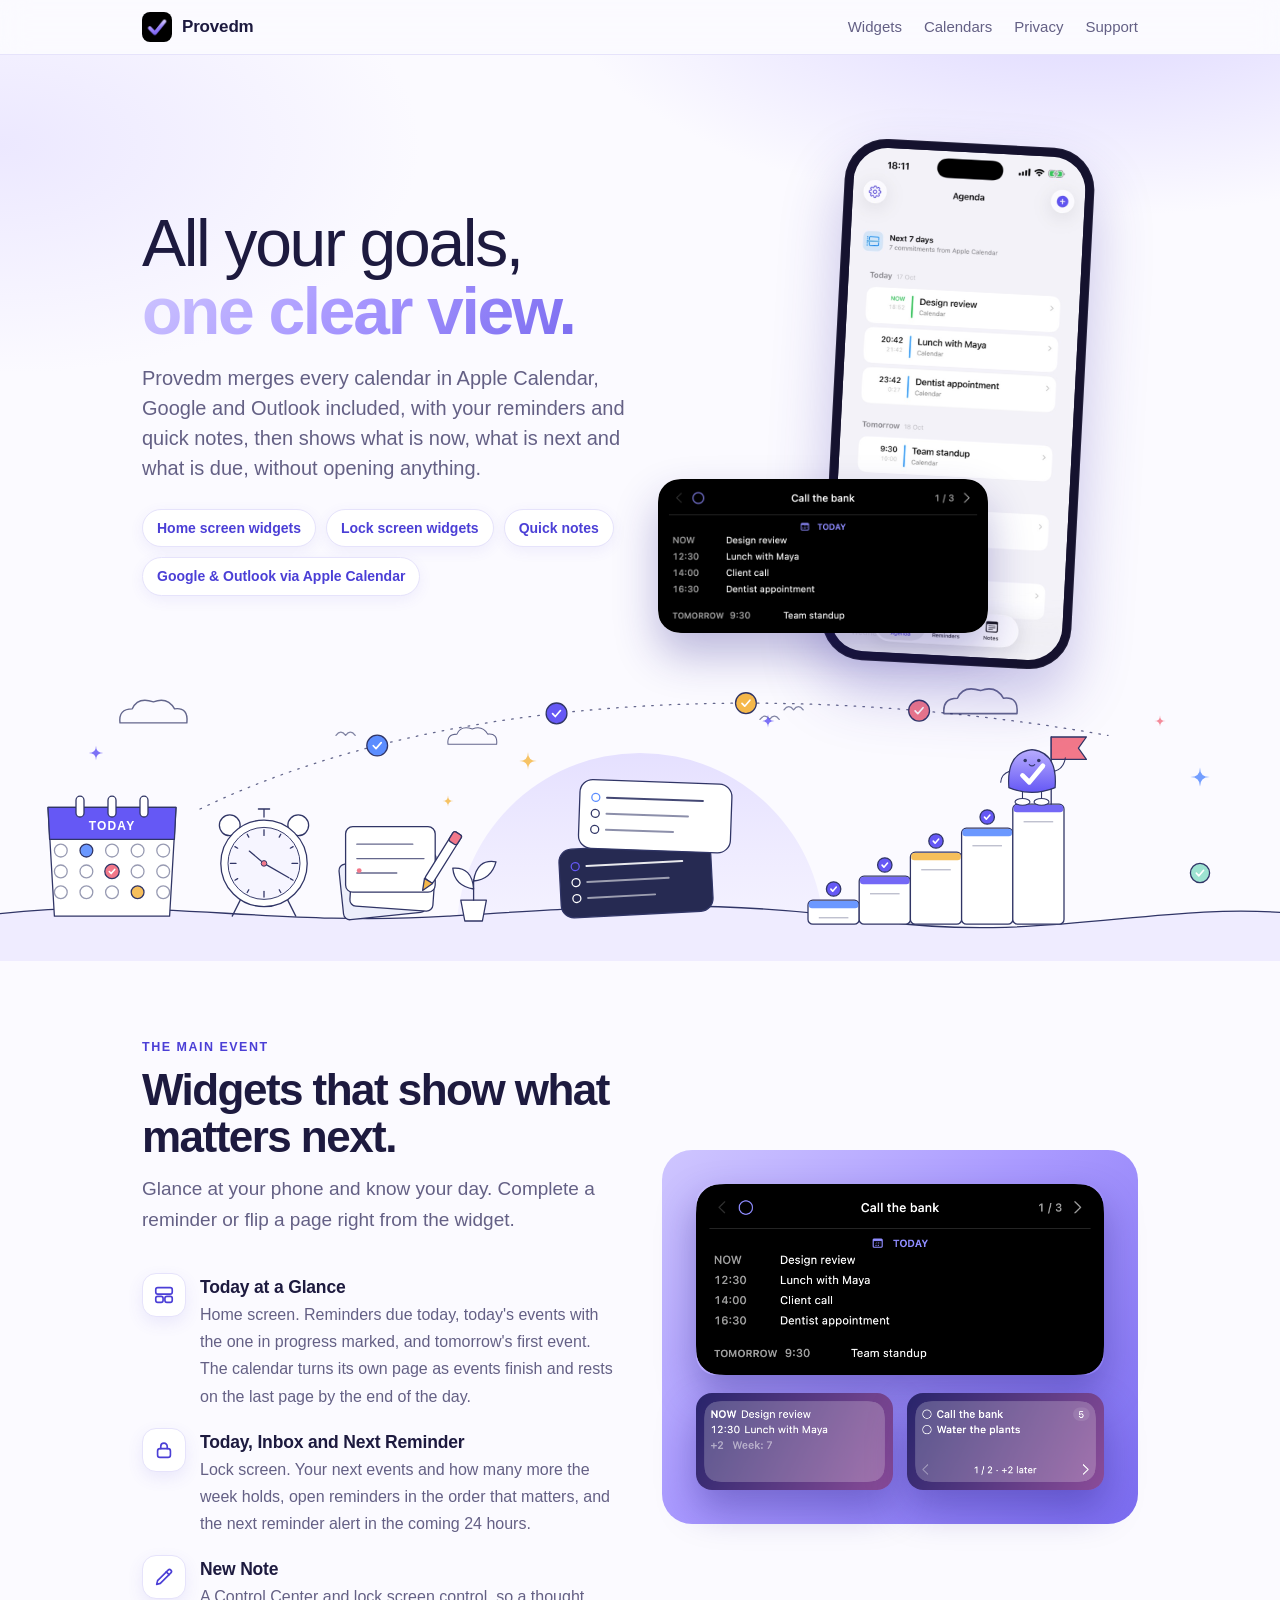
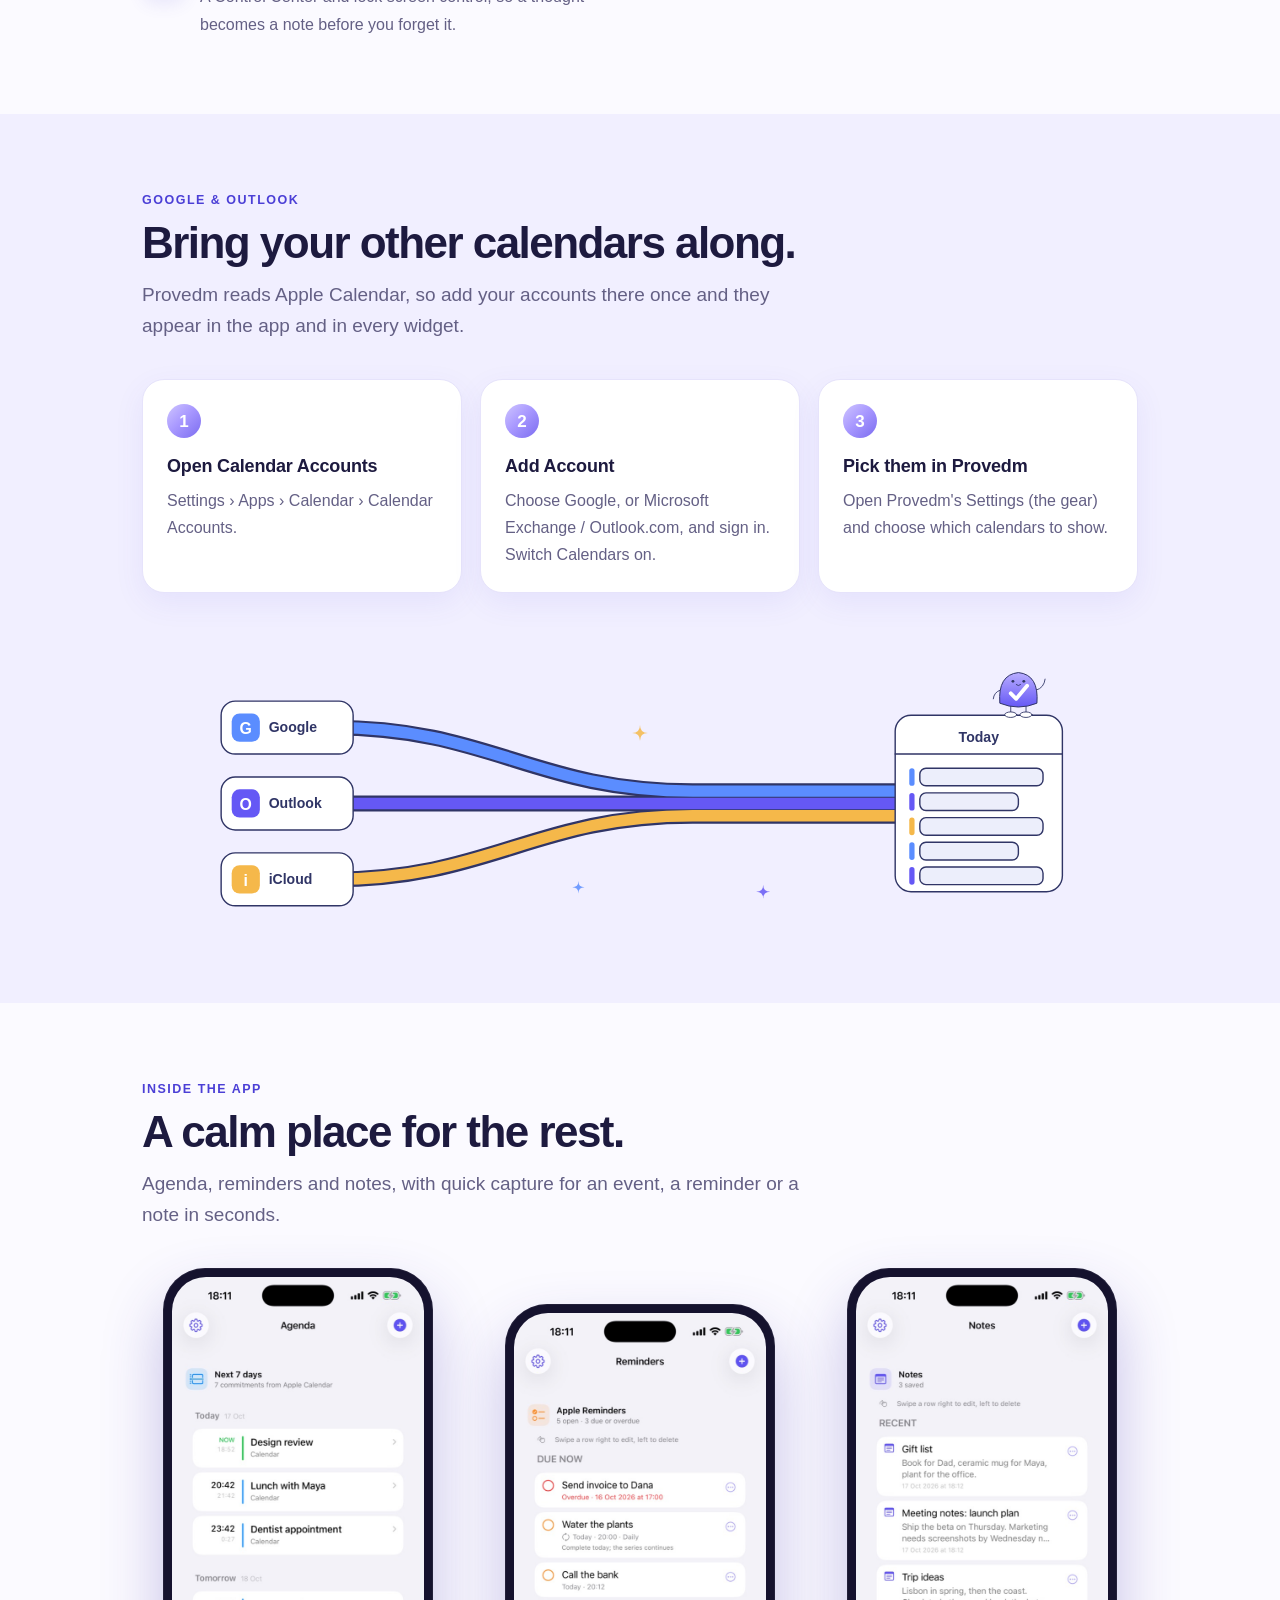
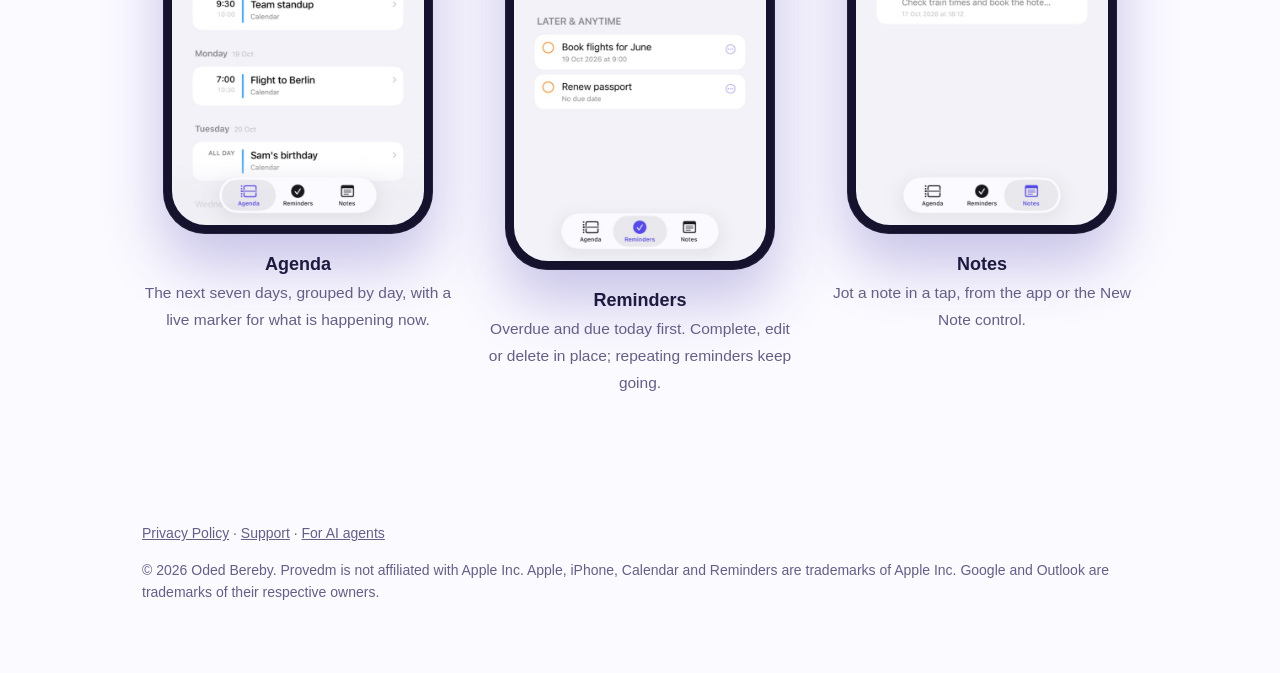
==== commit 31a284d4: "qa-23: Home Page Eyebrow Contrast and Missing Main Landmark .eyebrow uses --accent-deep (6.22:1 on t" ====
--- a/index.html
+++ b/index.html
@@ -3,8 +3,15 @@
 <head>
 <meta charset="utf-8">
 <meta name="viewport" content="width=device-width, initial-scale=1">
-<title>Provedm</title>
+<title>Provedm: calendars, reminders and notes in iPhone widgets</title>
 <meta name="description" content="Provedm merges every calendar in Apple Calendar, including Google and Outlook, with your reminders and notes, and puts it on goal-minded home and lock screen widgets.">
+<meta property="og:type" content="website">
+<meta property="og:site_name" content="Provedm">
+<meta property="og:title" content="Provedm: calendars, reminders and notes in iPhone widgets">
+<meta property="og:description" content="Provedm merges every calendar in Apple Calendar, including Google and Outlook, with your reminders and notes, and puts it on goal-minded home and lock screen widgets.">
+<meta property="og:url" content="https://provedm.com/">
+<meta property="og:image" content="https://provedm.com/assets/icon.png">
+<meta name="twitter:card" content="summary">
 <meta name="robots" content="index, follow, max-image-preview:large">
 <meta name="theme-color" content="#fbfaff">
 <link rel="canonical" href="https://provedm.com/">
@@ -30,6 +37,14 @@
   ]
 }
 </script>
+<script type="application/ld+json">
+{
+  "@context": "https://schema.org",
+  "@type": "WebSite",
+  "name": "Provedm",
+  "url": "https://provedm.com/"
+}
+</script>
 </head>
 <body>
 <header class="bar"><div class="bar-inner">
@@ -37,6 +52,7 @@
 <a class="link anchor" href="#widgets">Widgets</a><a class="link anchor" href="#calendars">Calendars</a><a class="link" href="privacy.html">Privacy</a><a class="link" href="support.html">Support</a>
 </div></header>
 
+<main>
 <div class="hero">
   <div class="wrap hero-grid">
     <div>
@@ -100,6 +116,7 @@
     </div>
   </div>
 </section>
+</main>
 
 <footer>
   <p><a href="privacy.html">Privacy Policy</a> &middot; <a href="support.html">Support</a> &middot; <a href="agents.html">For AI agents</a></p>
--- a/style.css
+++ b/style.css
@@ -64,7 +64,7 @@
 
 section { padding: 76px 0; }
 section.alt { background: var(--tint); }
-.eyebrow { text-transform: uppercase; letter-spacing: .12em; font-size: 12.5px; font-weight: 700; color: var(--accent); margin: 0 0 10px; }
+.eyebrow { text-transform: uppercase; letter-spacing: .12em; font-size: 12.5px; font-weight: 700; color: var(--accent-deep); margin: 0 0 10px; }
 h2.sec { font-size: clamp(30px, 4.4vw, 44px); line-height: 1.06; letter-spacing: -.035em; margin: 0 0 14px; }
 .sec-lead { color: var(--muted); font-size: 19px; max-width: 36em; margin: 0 0 38px; }
 
